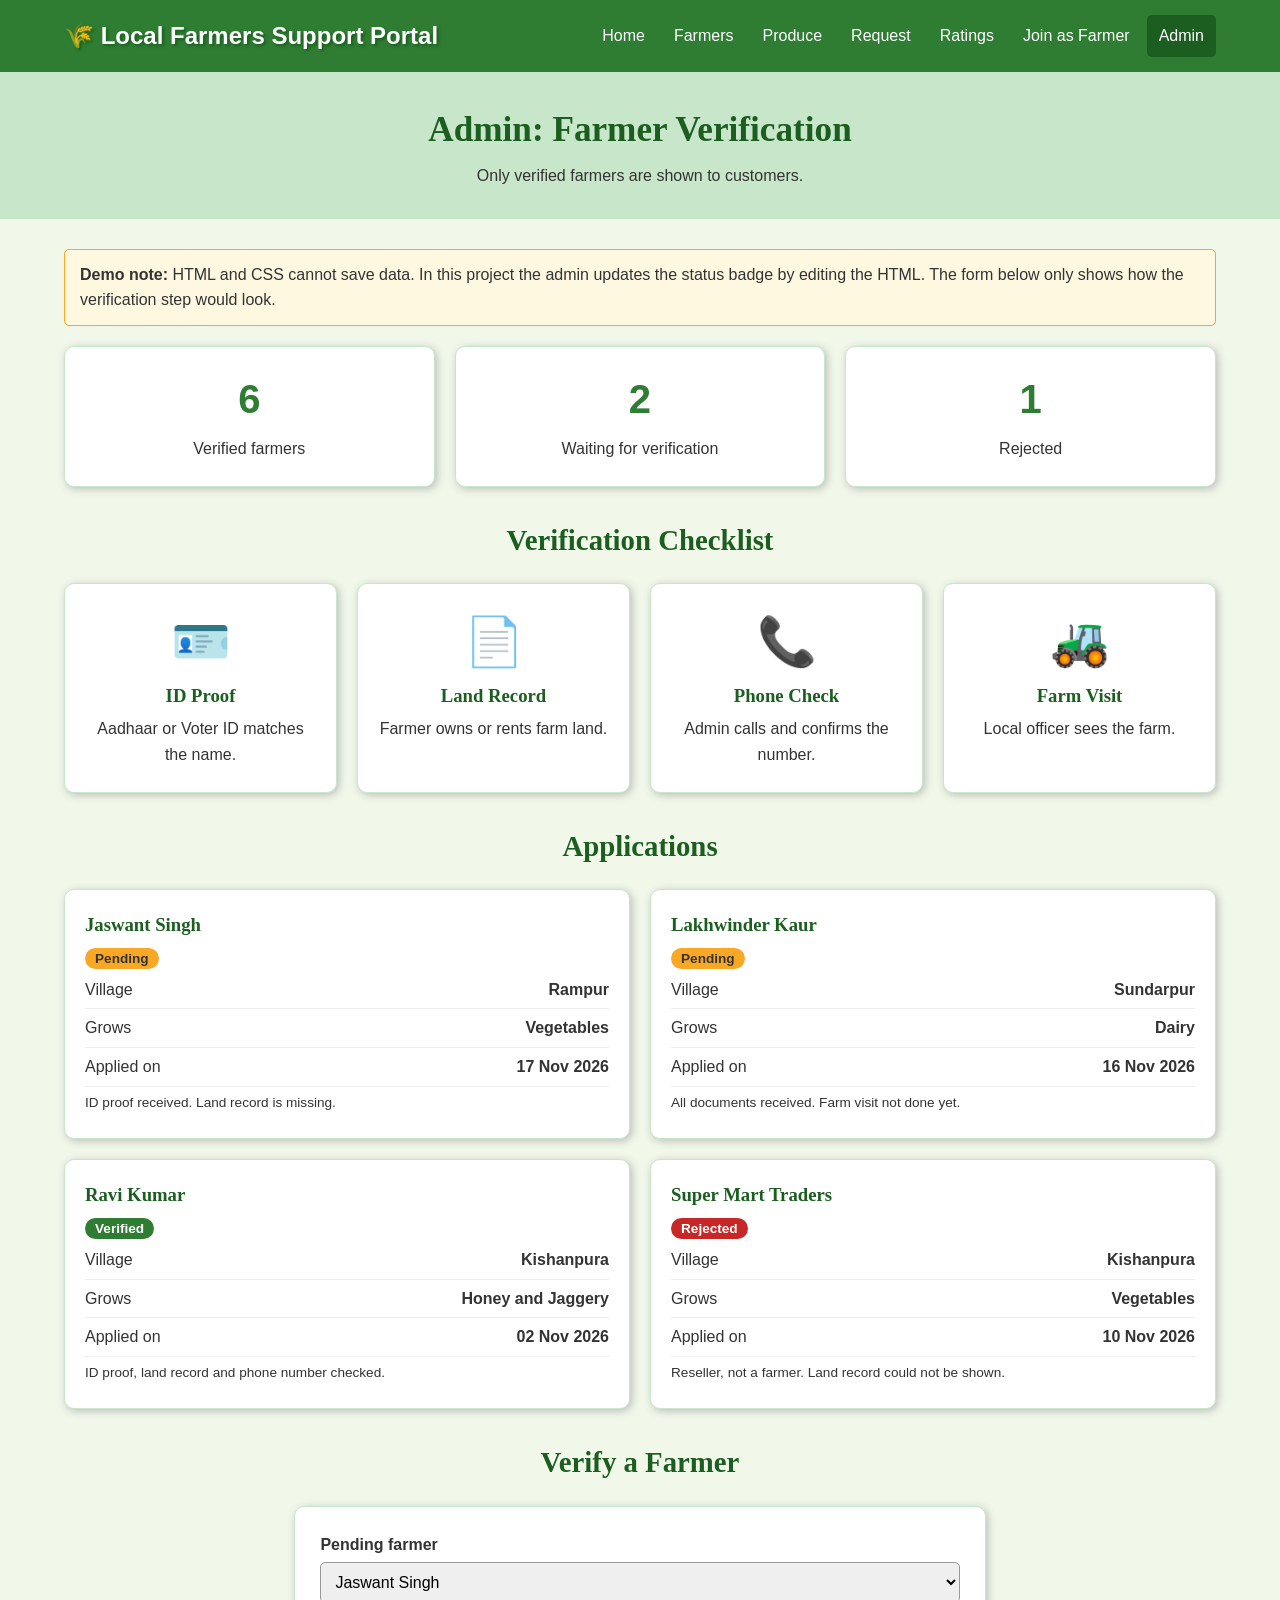
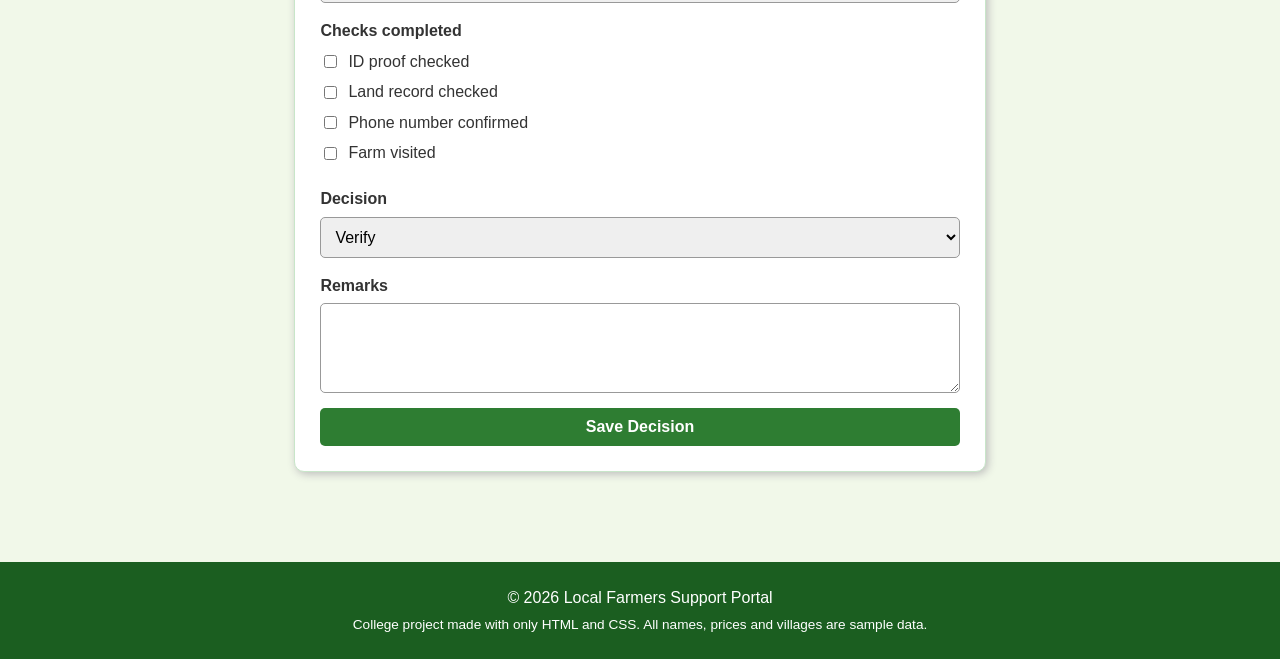
==== admin.html @ 61a04cdd "Add Local Farmers Support Portal project" ====
<!DOCTYPE html>
<html lang="en">
<head>
  <meta charset="UTF-8">
  <meta name="viewport" content="width=device-width, initial-scale=1.0">
  <title>Admin | Local Farmers Support Portal</title>
  <link rel="stylesheet" href="style.css">
</head>
<body>

  <div class="header">
    <div class="logo">🌾 Local Farmers Support Portal</div>
    <div class="nav">
      <a href="index.html">Home</a>
      <a href="farmers.html">Farmers</a>
      <a href="produce.html">Produce</a>
      <a href="order.html">Request</a>
      <a href="ratings.html">Ratings</a>
      <a href="join.html">Join as Farmer</a>
      <a href="admin.html" class="active">Admin</a>
    </div>
  </div>

  <div class="page-title">
    <h1>Admin: Farmer Verification</h1>
    <p>Only verified farmers are shown to customers.</p>
  </div>

  <div class="container">

    <div class="notice">
      <strong>Demo note:</strong> HTML and CSS cannot save data. In this project the admin updates the
      status badge by editing the HTML. The form below only shows how the verification step would look.
    </div>

    <div class="grid">
      <div class="card center">
        <div class="big-number">6</div>
        <p>Verified farmers</p>
      </div>
      <div class="card center">
        <div class="big-number">2</div>
        <p>Waiting for verification</p>
      </div>
      <div class="card center">
        <div class="big-number">1</div>
        <p>Rejected</p>
      </div>
    </div>

    <h2 class="section-title">Verification Checklist</h2>
    <div class="grid-4">
      <div class="card center"><div class="emoji">🪪</div><h3>ID Proof</h3><p>Aadhaar or Voter ID matches the name.</p></div>
      <div class="card center"><div class="emoji">📄</div><h3>Land Record</h3><p>Farmer owns or rents farm land.</p></div>
      <div class="card center"><div class="emoji">📞</div><h3>Phone Check</h3><p>Admin calls and confirms the number.</p></div>
      <div class="card center"><div class="emoji">🚜</div><h3>Farm Visit</h3><p>Local officer sees the farm.</p></div>
    </div>

    <h2 class="section-title">Applications</h2>
    <div class="grid-2">
      <div class="card">
        <h3>Jaswant Singh</h3>
        <span class="status yellow">Pending</span>
        <div class="row"><span>Village</span><strong>Rampur</strong></div>
        <div class="row"><span>Grows</span><strong>Vegetables</strong></div>
        <div class="row"><span>Applied on</span><strong>17 Nov 2026</strong></div>
        <p class="small">ID proof received. Land record is missing.</p>
      </div>

      <div class="card">
        <h3>Lakhwinder Kaur</h3>
        <span class="status yellow">Pending</span>
        <div class="row"><span>Village</span><strong>Sundarpur</strong></div>
        <div class="row"><span>Grows</span><strong>Dairy</strong></div>
        <div class="row"><span>Applied on</span><strong>16 Nov 2026</strong></div>
        <p class="small">All documents received. Farm visit not done yet.</p>
      </div>

      <div class="card">
        <h3>Ravi Kumar</h3>
        <span class="status green">Verified</span>
        <div class="row"><span>Village</span><strong>Kishanpura</strong></div>
        <div class="row"><span>Grows</span><strong>Honey and Jaggery</strong></div>
        <div class="row"><span>Applied on</span><strong>02 Nov 2026</strong></div>
        <p class="small">ID proof, land record and phone number checked.</p>
      </div>

      <div class="card">
        <h3>Super Mart Traders</h3>
        <span class="status red">Rejected</span>
        <div class="row"><span>Village</span><strong>Kishanpura</strong></div>
        <div class="row"><span>Grows</span><strong>Vegetables</strong></div>
        <div class="row"><span>Applied on</span><strong>10 Nov 2026</strong></div>
        <p class="small">Reseller, not a farmer. Land record could not be shown.</p>
      </div>
    </div>

    <h2 class="section-title">Verify a Farmer</h2>
    <form class="form-box" action="thanks.html" method="get">

      <div class="field">
        <label for="applicant">Pending farmer</label>
        <select class="input" id="applicant" name="applicant">
          <option>Jaswant Singh</option>
          <option>Lakhwinder Kaur</option>
        </select>
      </div>

      <div class="field">
        <label>Checks completed</label>
        <div class="choice"><input type="checkbox" id="c1" name="c1"><label for="c1">ID proof checked</label></div>
        <div class="choice"><input type="checkbox" id="c2" name="c2"><label for="c2">Land record checked</label></div>
        <div class="choice"><input type="checkbox" id="c3" name="c3"><label for="c3">Phone number confirmed</label></div>
        <div class="choice"><input type="checkbox" id="c4" name="c4"><label for="c4">Farm visited</label></div>
      </div>

      <div class="field">
        <label for="decision">Decision</label>
        <select class="input" id="decision" name="decision">
          <option>Verify</option>
          <option>Keep pending</option>
          <option>Reject</option>
        </select>
      </div>

      <div class="field">
        <label for="remarks">Remarks</label>
        <textarea class="input" id="remarks" name="remarks"></textarea>
      </div>

      <button class="btn" type="submit">Save Decision</button>
    </form>

  </div>


  <div class="footer">
    <p>© 2026 Local Farmers Support Portal</p>
    <p class="small">College project made with only HTML and CSS. All names, prices and villages are sample data.</p>
  </div>

</body>
</html>
---- style.css ----
/* ---------- 1. BASICS (box-sizing, font, color, background) ---------- */
* {
  box-sizing: border-box;
}

body {
  margin: 0;
  font-family: Arial, sans-serif;
  font-size: 16px;
  line-height: 1.6;
  color: #333333;
  background-color: #f1f8e9;
}

h1, h2, h3 {
  font-family: Georgia, serif;
  color: #1b5e20;
}

a {
  color: #2e7d32;
  text-decoration: none;
}


/* ---------- 2. HEADER AND NAVIGATION (flexbox) ---------- */
.header {
  display: flex;
  justify-content: space-between;
  align-items: center;
  background-color: #2e7d32;
  padding: 15px 5%;
}

.logo {
  color: white;
  font-size: 1.5rem;
  font-weight: 700;
  text-shadow: 2px 2px 3px #1b5e20;
}

.nav {
  display: flex;
}

.nav a {
  color: white;
  padding: 8px 12px;
  margin-left: 5px;
  border-radius: 5px;
  transition: background-color 0.3s;
}

.nav a:hover {
  background-color: #1b5e20;
}

.nav a.active {
  background-color: #1b5e20;
}


/* ---------- 3. HERO SECTION (background-image, vh, animation) ---------- */
.hero {
  height: 60vh;
  background-image: url(images/hero.png);
  background-size: cover;
  display: flex;
  flex-direction: column;
  justify-content: center;
  align-items: center;
  text-align: center;
  padding: 0 5%;
  color: white;
}

.hero h1 {
  color: white;
  font-size: 3rem;
  margin: 0 0 10px 0;
  text-shadow: 3px 3px 5px #333333;
  animation: slidein 1.2s;
}

.hero p {
  font-size: 1.2rem;
  margin: 0;
  text-shadow: 2px 2px 4px #333333;
}

.hero-buttons {
  display: flex;
  margin-top: 20px;
}

.hero .btn {
  width: 200px;
  margin: 10px;
}

@keyframes slidein {
  from {
    transform: translateY(-40px);
  }
  to {
    transform: translateY(0);
  }
}


/* ---------- 4. PAGE TITLE BAR AND LAYOUT ---------- */
.page-title {
  background-color: #c8e6c9;
  text-align: center;
  padding: 30px 5%;
}

.page-title h1 {
  margin: 0;
  font-size: 2.2rem;
}

.page-title p {
  margin: 5px 0 0 0;
}

.container {
  width: 90%;
  margin: 0 auto;
  padding: 30px 0;
}

.section-title {
  text-align: center;
  font-size: 1.8rem;
  margin-top: 30px;
  margin-bottom: 20px;
}

.center {
  text-align: center;
}

.small {
  font-size: 0.85rem;
}


/* ---------- 5. GRID LAYOUT ---------- */
.grid {
  display: grid;
  grid-template-columns: 1fr 1fr 1fr;
  gap: 20px;
}

.grid-2 {
  display: grid;
  grid-template-columns: 1fr 1fr;
  gap: 20px;
}

.grid-4 {
  display: grid;
  grid-template-columns: 1fr 1fr 1fr 1fr;
  gap: 20px;
}


/* ---------- 6. CARDS (box model, position, hover) ---------- */
.card {
  position: relative;
  background-color: white;
  border: 1px solid #c8e6c9;
  border-radius: 10px;
  padding: 20px;
  box-shadow: 2px 2px 8px #bbbbbb;
  transition: transform 0.3s;
}

.card:hover {
  transform: translateY(-8px);
}

.card h3 {
  margin-top: 0;
  margin-bottom: 5px;
}

.card p {
  margin: 5px 0;
}

.card-head {
  display: flex;
  align-items: center;
  margin-bottom: 10px;
}

.avatar {
  width: 70px;
  height: 70px;
  border-radius: 50%;
  background-color: #c8e6c9;
  font-size: 2.2rem;
  display: flex;
  justify-content: center;
  align-items: center;
  margin-right: 15px;
}

.emoji {
  font-size: 3rem;
}

.row {
  display: flex;
  justify-content: space-between;
  padding: 6px 0;
  border-bottom: 1px solid #eeeeee;
}

.price {
  font-size: 1.3rem;
  font-weight: 700;
  color: #e65100;
}

.stars {
  color: #f9a825;
  font-size: 1.2rem;
}

.review {
  font-style: italic;
}

.step-no {
  width: 45px;
  height: 45px;
  border-radius: 50%;
  background-color: #2e7d32;
  color: white;
  font-size: 1.3rem;
  font-weight: 700;
  display: flex;
  justify-content: center;
  align-items: center;
  margin: 0 auto 10px auto;
}

.space-top {
  margin-top: 30px;
}

.big-number {
  font-size: 2.5rem;
  font-weight: 700;
  color: #2e7d32;
}


/* ---------- 7. BADGES AND STATUS (position absolute, z-index) ---------- */
/* .corner puts a badge in the top-right corner of its card (card is position: relative) */
.corner {
  position: absolute;
  top: 12px;
  right: 12px;
  z-index: 2;
}

.status {
  color: white;
  font-size: 0.85rem;
  font-weight: 700;
  padding: 3px 10px;
  border-radius: 20px;
}

.green {
  background-color: #2e7d32;
}

.yellow {
  background-color: #f9a825;
  color: #333333;
}

.red {
  background-color: #c62828;
}

.blue {
  background-color: #1565c0;
}


/* ---------- 8. BUTTONS (hover, transition, transform scale) ---------- */
.btn {
  display: block;
  width: 100%;
  background-color: #2e7d32;
  color: white;
  border: none;
  border-radius: 5px;
  padding: 10px 0;
  margin-top: 15px;
  font-family: Arial, sans-serif;
  font-size: 1rem;
  font-weight: 700;
  text-align: center;
  transition: background-color 0.3s, transform 0.3s;
}

.btn:hover {
  background-color: #f57c00;
  transform: scale(1.05);
}

.btn-yellow {
  background-color: #f9a825;
  color: #333333;
}

.btn-small {
  width: 220px;
  margin-left: auto;
  margin-right: auto;
}

.float-btn {
  position: fixed;
  bottom: 20px;
  right: 20px;
  z-index: 10;
  background-color: #f57c00;
  color: white;
  font-weight: 700;
  padding: 12px 20px;
  border-radius: 30px;
  box-shadow: 2px 2px 8px #666666;
  transition: transform 0.3s;
}

.float-btn:hover {
  transform: scale(1.1);
}

.pulse {
  animation: pulse 1s infinite alternate;
}

@keyframes pulse {
  from {
    transform: scale(1);
  }
  to {
    transform: scale(1.15);
  }
}


/* ---------- 9. QUICK LINKS (browse by category / village) ---------- */
.quick-links {
  display: flex;
  justify-content: center;
  margin-bottom: 10px;
}

.quick-links a {
  background-color: white;
  border: 1px solid #2e7d32;
  border-radius: 20px;
  padding: 6px 16px;
  margin: 0 5px;
  transition: background-color 0.3s;
}

.quick-links a:hover {
  background-color: #2e7d32;
  color: white;
}


/* ---------- 10. FORMS ---------- */
.form-box {
  width: 60%;
  margin: 0 auto 30px auto;
  background-color: white;
  border: 1px solid #c8e6c9;
  border-radius: 10px;
  padding: 25px;
  box-shadow: 2px 2px 8px #bbbbbb;
}

.field {
  display: flex;
  flex-direction: column;
  margin-bottom: 15px;
}

.field label {
  font-weight: 700;
  margin-bottom: 5px;
}

.input {
  width: 100%;
  padding: 10px;
  border: 1px solid #999999;
  border-radius: 5px;
  font-family: Arial, sans-serif;
  font-size: 16px;
}

textarea.input {
  height: 90px;
}

.choice {
  display: flex;
  align-items: center;
  margin-bottom: 5px;
}

.choice label {
  font-weight: 400;
  margin-bottom: 0;
  margin-left: 8px;
}

.notice {
  background-color: #fff8e1;
  border: 1px solid #f9a825;
  border-radius: 5px;
  padding: 12px 15px;
  margin-bottom: 20px;
}


/* ---------- 11. FOOTER ---------- */
.footer {
  background-color: #1b5e20;
  color: white;
  text-align: center;
  padding: 20px 5%;
  margin-top: 30px;
}

.footer p {
  margin: 3px 0;
}


/* ---------- 12. RESPONSIVE DESIGN (media queries) ---------- */

/* Tablet and small laptop */
@media (max-width: 1000px) {
  .header {
    flex-direction: column;
  }

  .nav {
    margin-top: 10px;
  }
}

/* Tablet */
@media (max-width: 900px) {
  .grid {
    grid-template-columns: 1fr 1fr;
  }

  .grid-4 {
    grid-template-columns: 1fr 1fr;
  }

  .form-box {
    width: 90%;
  }
}

/* Mobile */
@media (max-width: 700px) {
  .nav {
    flex-direction: column;
    text-align: center;
  }

  .nav a {
    margin: 3px 0;
  }

  .hero h1 {
    font-size: 2rem;
  }

  .hero-buttons {
    flex-direction: column;
  }

  .quick-links {
    flex-direction: column;
    text-align: center;
  }

  .quick-links a {
    margin: 4px 0;
  }
}

@media (max-width: 600px) {
  .grid,
  .grid-2,
  .grid-4 {
    grid-template-columns: 1fr;
  }
}
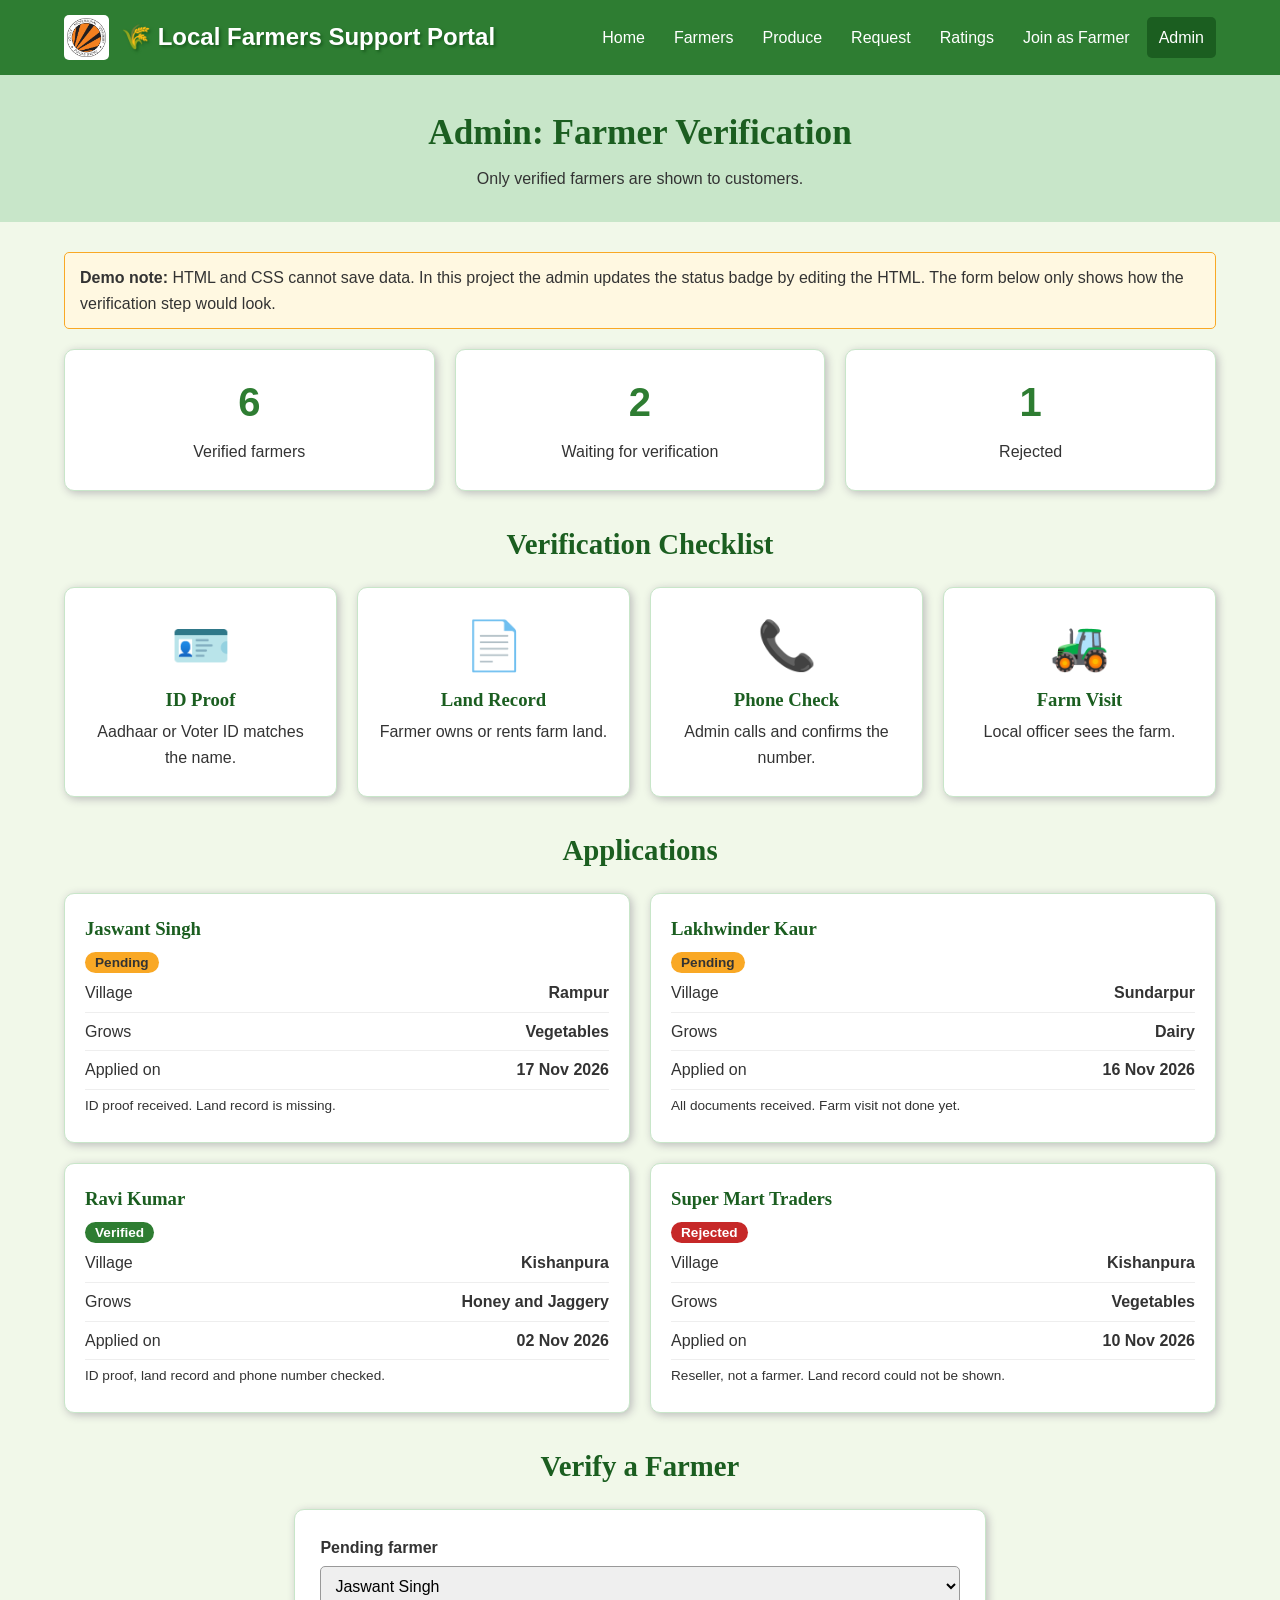
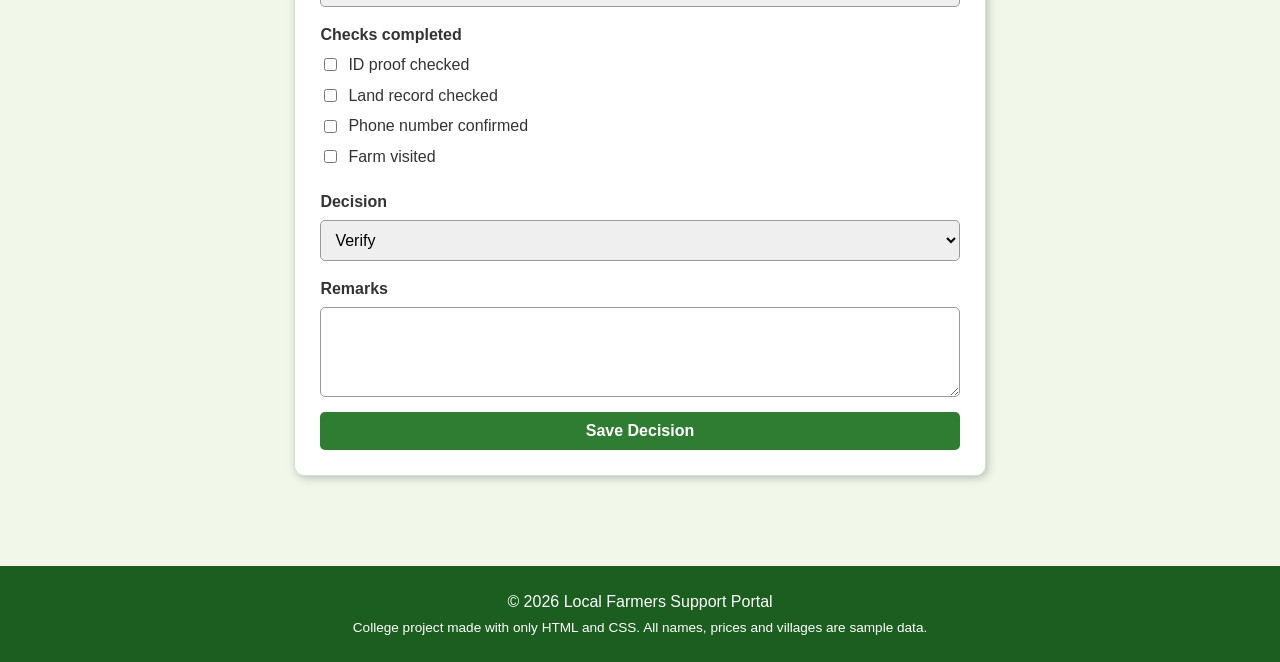
==== commit 6b3402dd: "Update logo in admin.html to include image" ====
--- a/admin.html
+++ b/admin.html
@@ -9,7 +9,7 @@
 <body>
 
   <div class="header">
-    <div class="logo">🌾 Local Farmers Support Portal</div>
+    <div class="logo"><img class="logo-img" src="lpu-logo.png" alt="LPU logo">🌾 Local Farmers Support Portal</div>
     <div class="nav">
       <a href="index.html">Home</a>
       <a href="farmers.html">Farmers</a>
--- a/style.css
+++ b/style.css
@@ -33,10 +33,20 @@
 }
 
 .logo {
+  display: flex;
+  align-items: center;
   color: white;
   font-size: 1.5rem;
   font-weight: 700;
   text-shadow: 2px 2px 3px #1b5e20;
+}
+
+.logo-img {
+  height: 45px;
+  background-color: white;
+  padding: 3px;
+  border-radius: 5px;
+  margin-right: 12px;
 }
 
 .nav {
@@ -63,7 +73,7 @@
 /* ---------- 3. HERO SECTION (background-image, vh, animation) ---------- */
 .hero {
   height: 60vh;
-  background-image: url(images/hero.png);
+  background-image: url(hero.png);
   background-size: cover;
   display: flex;
   flex-direction: column;
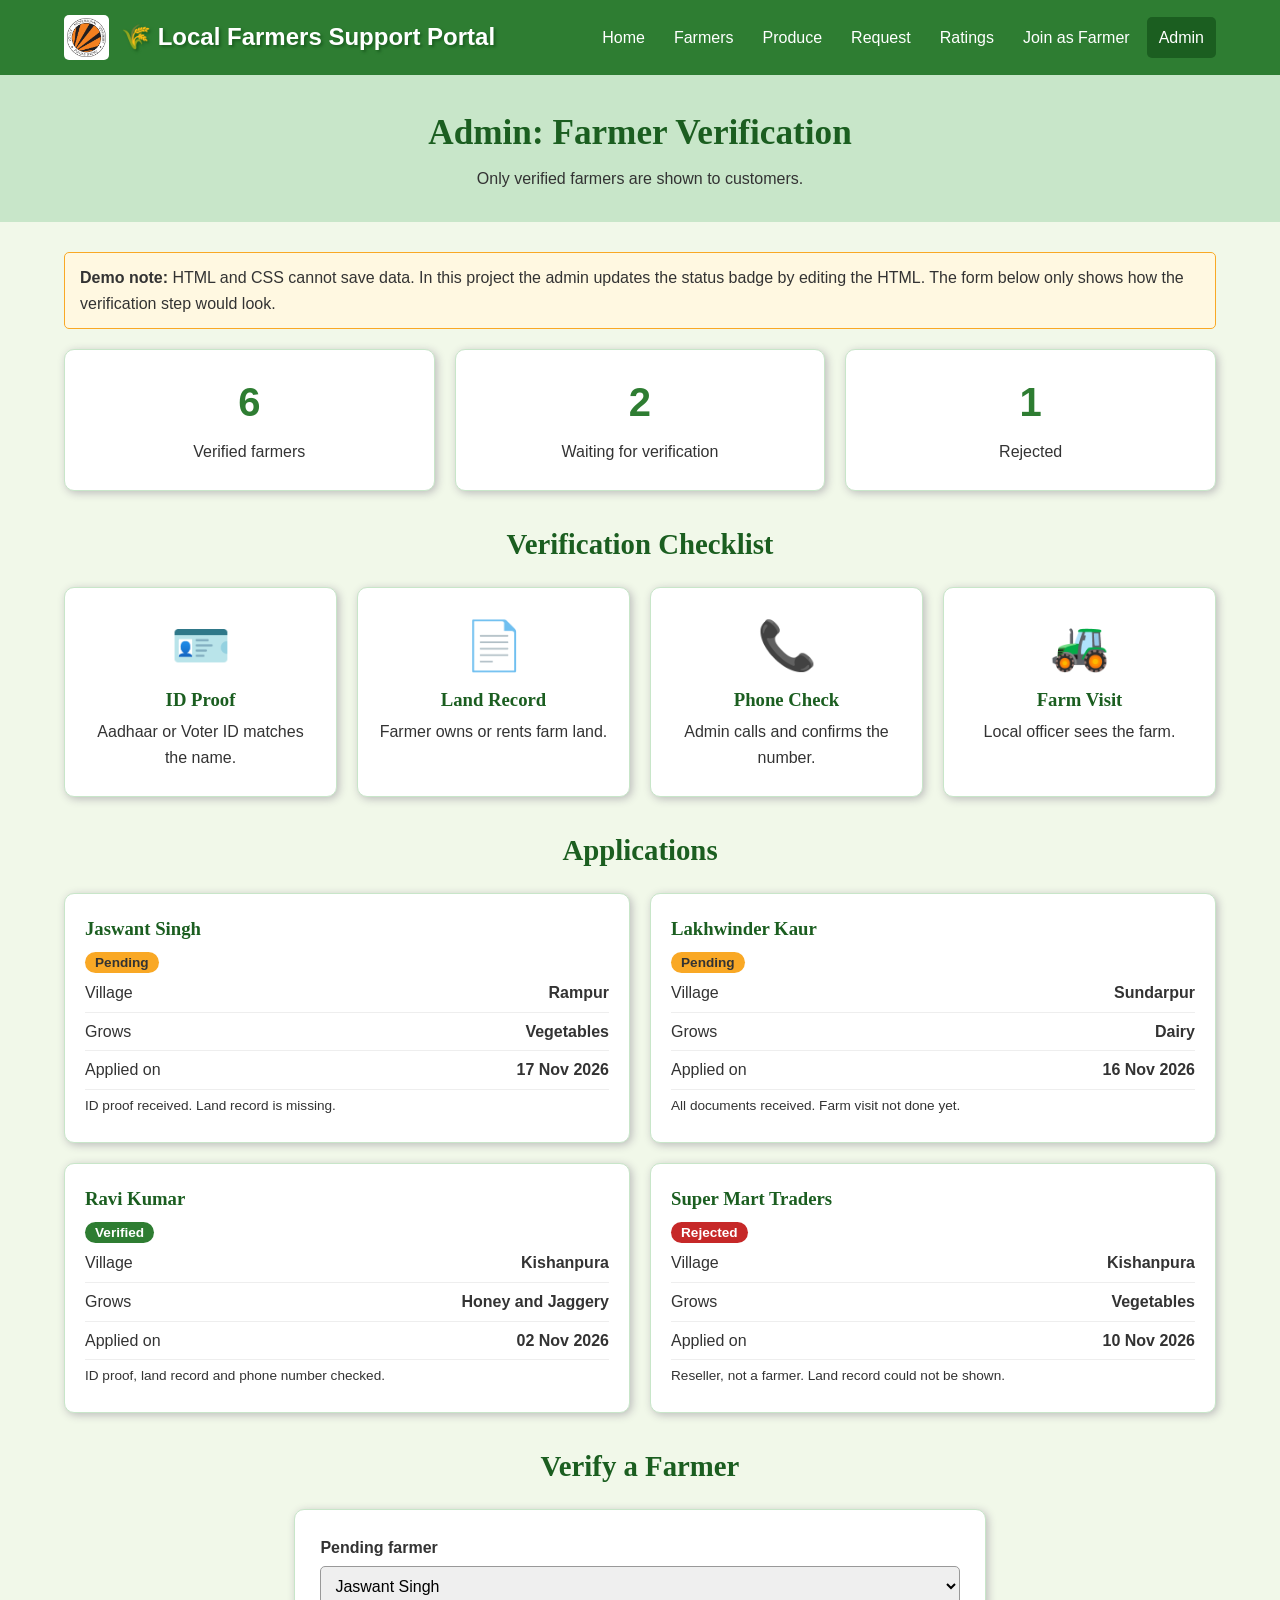
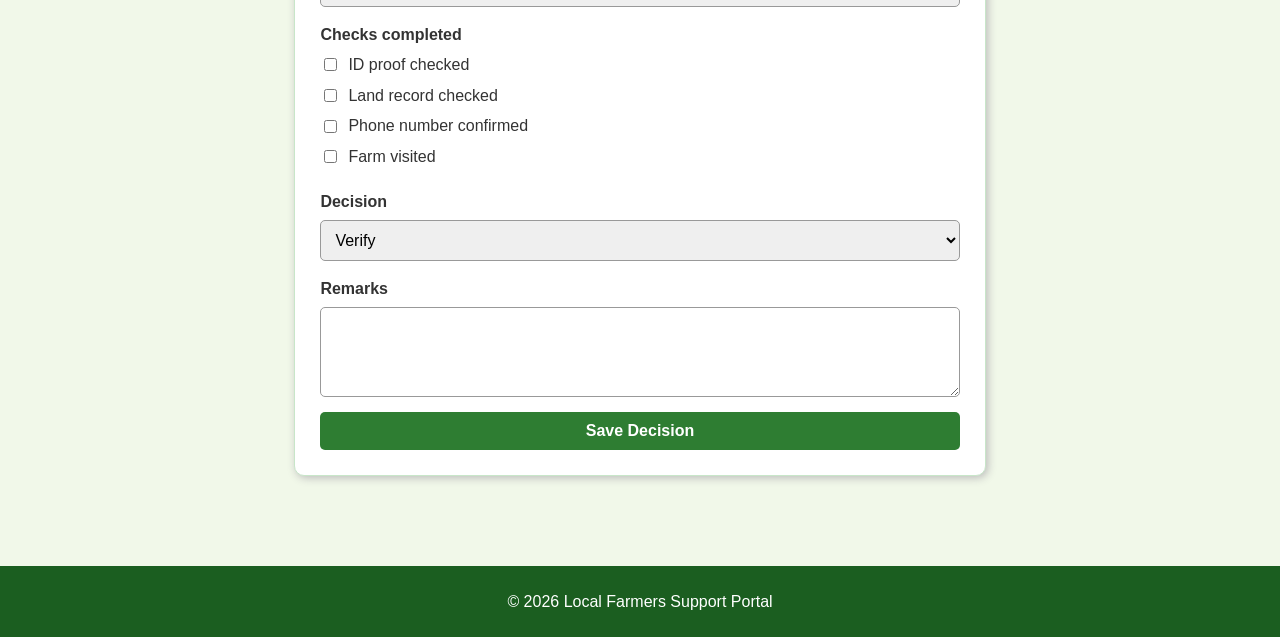
==== commit d9804d8d: "Remove disclaimer from footer in admin.html Removed the disclaimer about sample data from the footer" ====
--- a/admin.html
+++ b/admin.html
@@ -136,7 +136,6 @@
 
   <div class="footer">
     <p>© 2026 Local Farmers Support Portal</p>
-    <p class="small">College project made with only HTML and CSS. All names, prices and villages are sample data.</p>
   </div>
 
 </body>
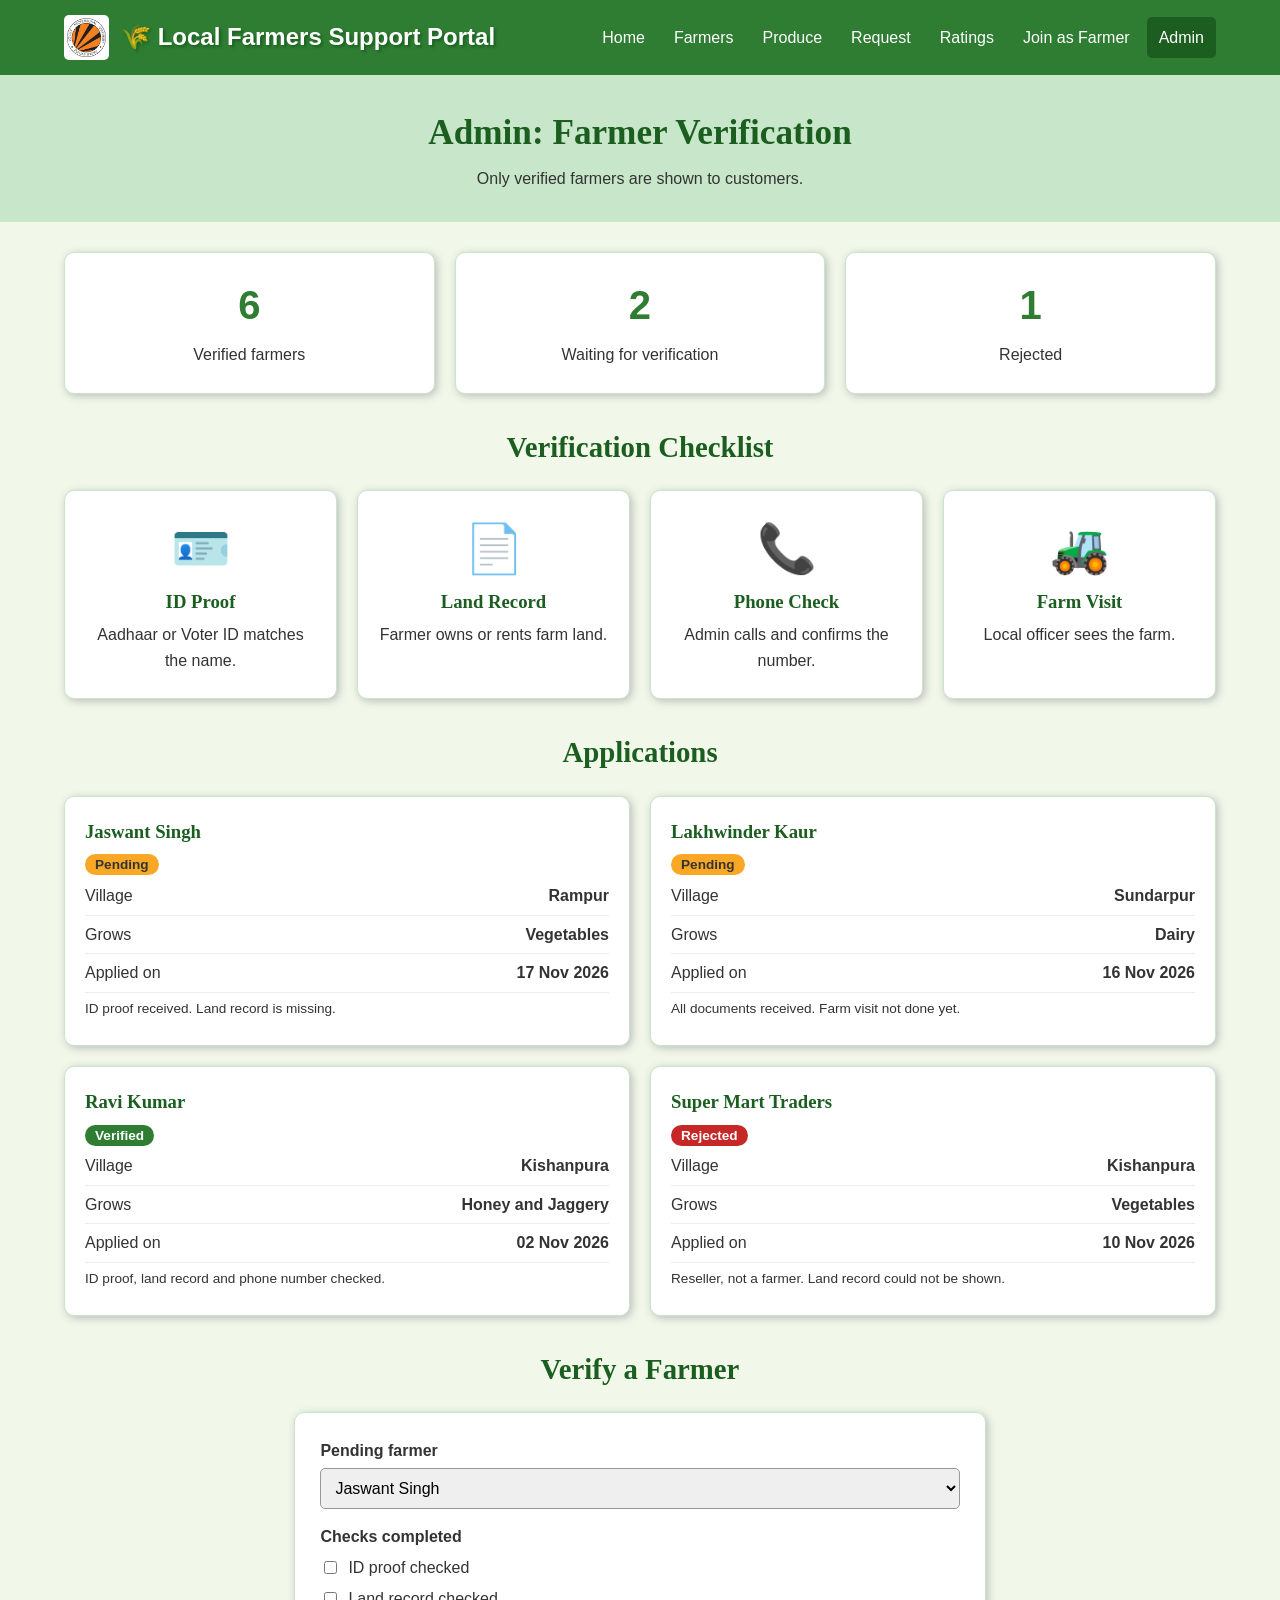
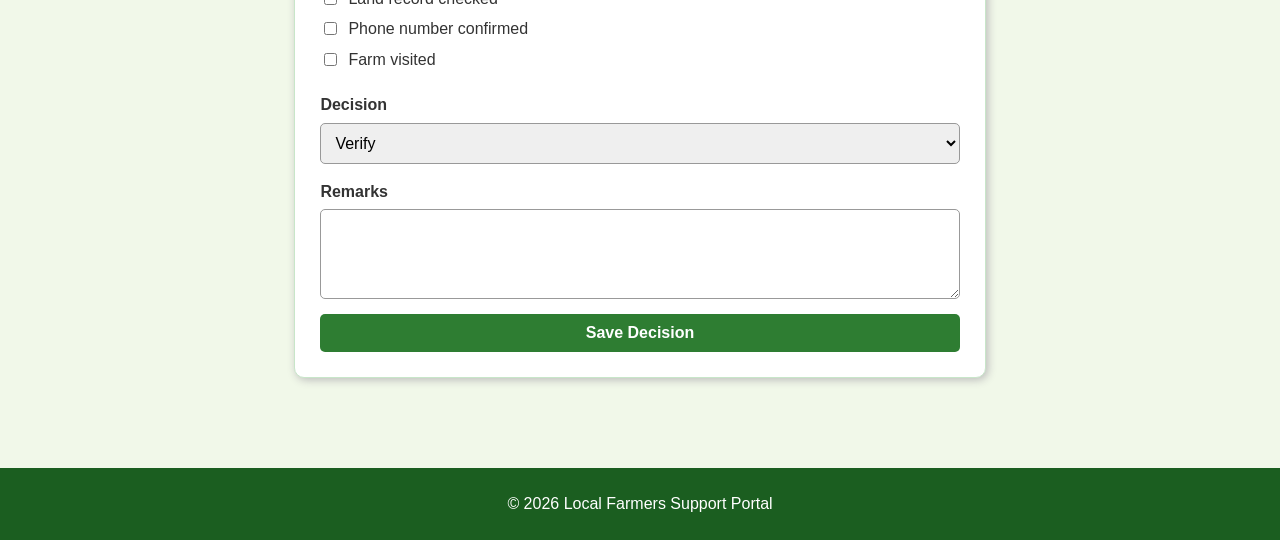
==== commit 9aad517b: "Update admin.html" ====
--- a/admin.html
+++ b/admin.html
@@ -27,11 +27,6 @@
   </div>
 
   <div class="container">
-
-    <div class="notice">
-      <strong>Demo note:</strong> HTML and CSS cannot save data. In this project the admin updates the
-      status badge by editing the HTML. The form below only shows how the verification step would look.
-    </div>
 
     <div class="grid">
       <div class="card center">
